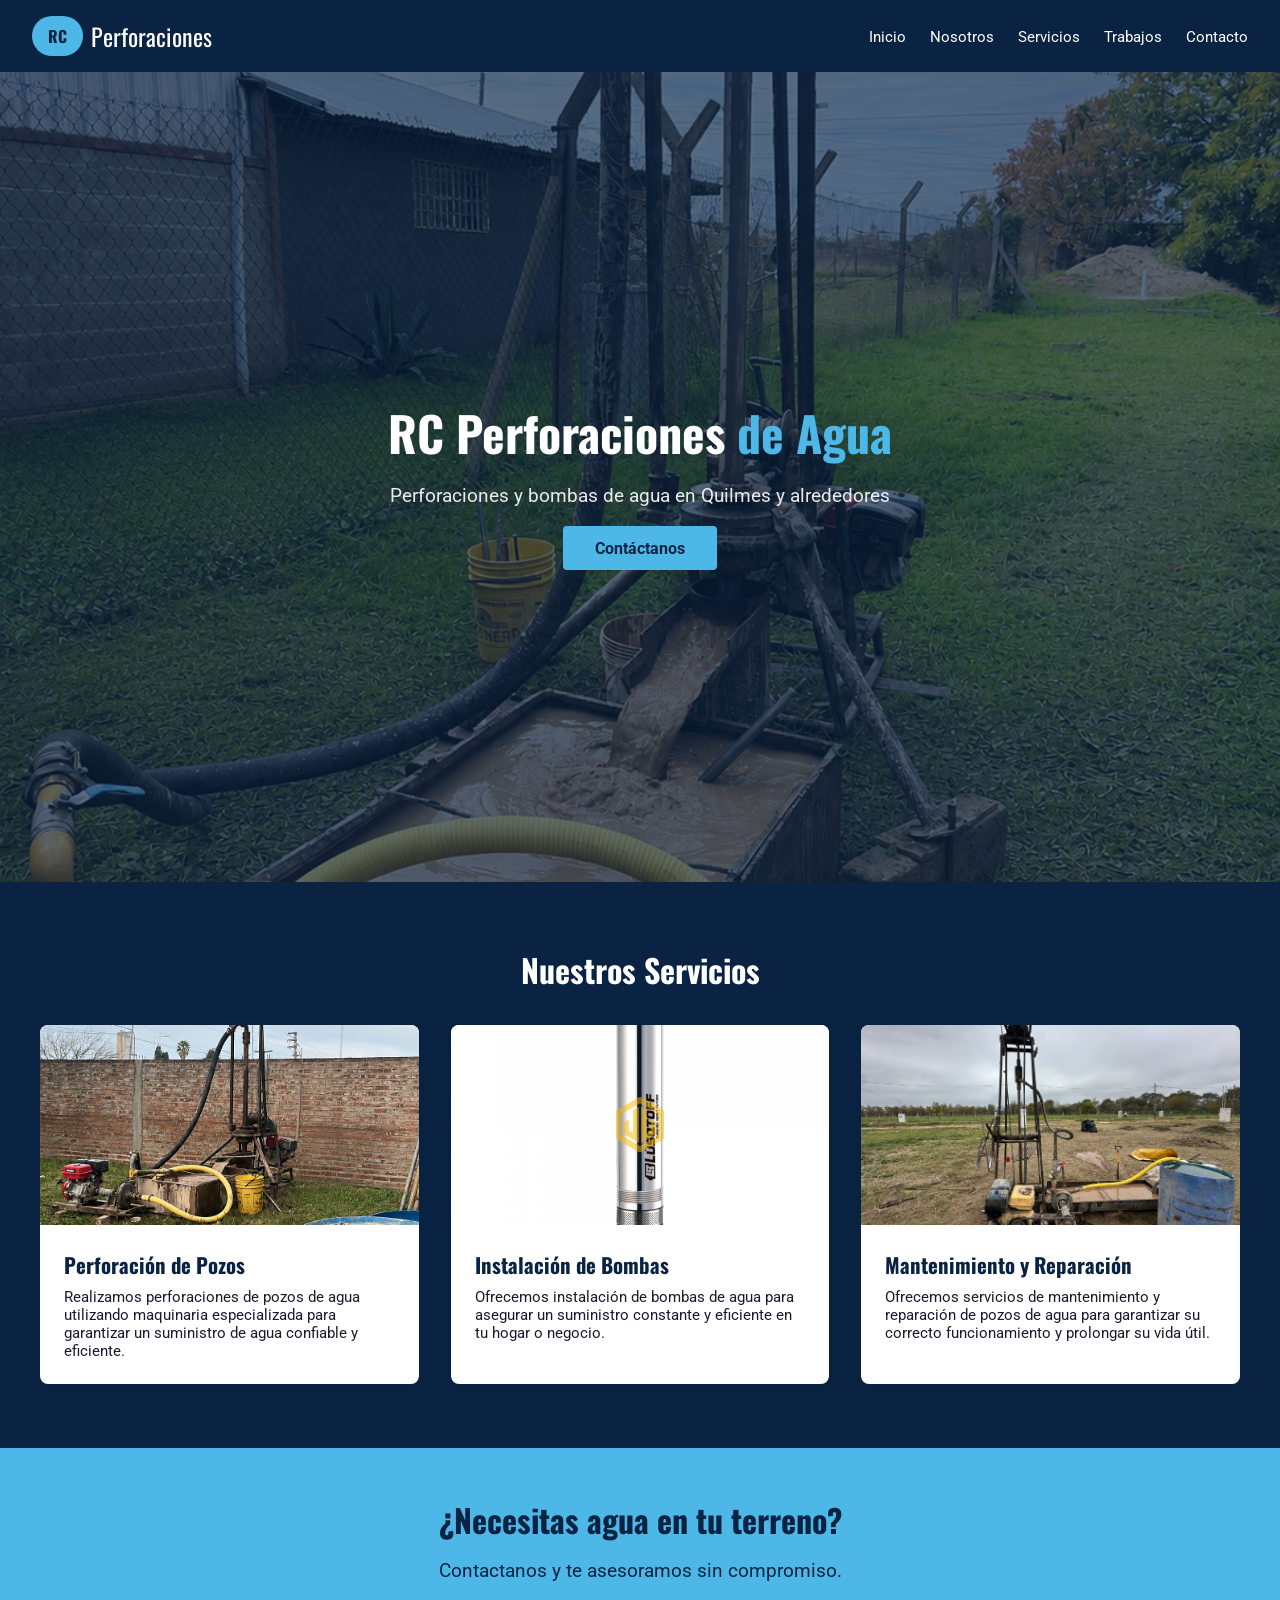
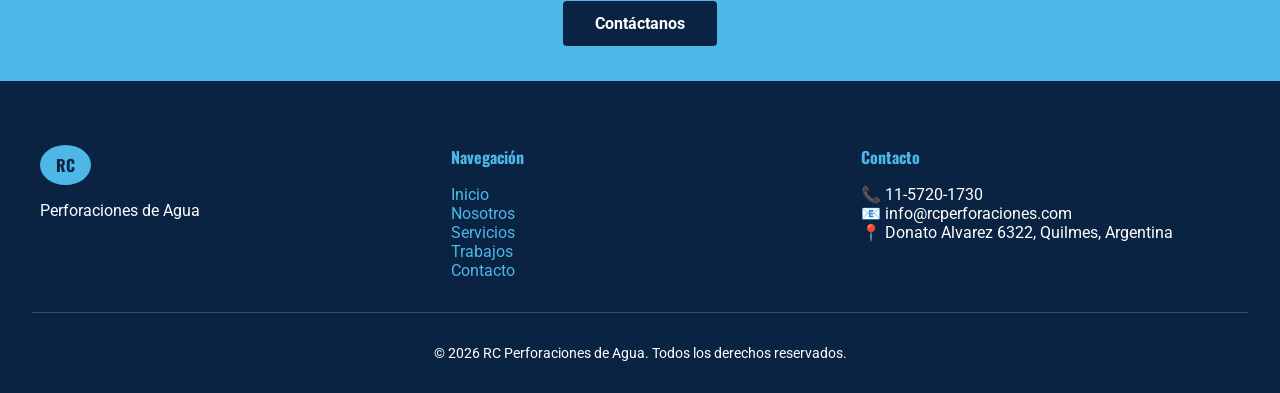
==== index.html @ 6e94b8c8 "Agregar estilos SASS al footer" ====
<!doctype html>
<html lang="es">
  <head>
    <meta charset="UTF-8" />
    <meta name="viewport" content="width=device-width, initial-scale=1.0" />
    <title>RC Perforaciones de Agua | Quilmes, Argentina</title>
    <meta
      name="description"
      content="RC Perforaciones de Agua ofrece servicios de perforación de pozos de agua, instalación de bombas y sistemas de agua, mantenimiento y reparación de pozos en Quilmes, Argentina. Contáctanos para más información."
    />
    <meta
      name="keywords"
      content="perforaciones de agua, pozos de agua, Quilmes, Argentina"
    />
    <meta name="author" content="RC Perforaciones de Agua" />
    <link rel="stylesheet" href="./assets/css/styles.css" />
    <link rel="preconnect" href="https://fonts.googleapis.com" />
    <link rel="preconnect" href="https://fonts.gstatic.com" crossorigin />
    <link
      href="https://fonts.googleapis.com/css2?family=Oswald:wght@400;600;700&family=Roboto:wght@300;400;700&display=swap"
      rel="stylesheet"
    />
  </head>
  <body>
    <header class="header">
      <div class="header__container">
        <a href="index.html" class="header__logo">
          <div class="header__logo-icono">RC</div>
          <span class="header__logo-texto">Perforaciones</span>
        </a>
        <nav class="header__nav">
          <ul class="header__lista">
            <li><a href="index.html">Inicio</a></li>
            <li><a href="./pages/nosotros.html">Nosotros</a></li>
            <li><a href="./pages/servicios.html">Servicios</a></li>
            <li><a href="./pages/trabajos.html">Trabajos</a></li>
            <li><a href="./pages/contacto.html">Contacto</a></li>
          </ul>
        </nav>
      </div>
    </header>

    <main>
      <section class="hero">
        <div class="hero__contenido">
          <h1 class="hero__titulo">RC Perforaciones <span>de Agua</span></h1>
          <p class="hero__subtitulo">
            Perforaciones y bombas de agua en Quilmes y alrededores
          </p>
          <a href="./pages/contacto.html" class="hero__btn">Contáctanos</a>
        </div>
      </section>
      <section class="servicios">
        <div class="servicios__container">
          <h2 class="servicios__titulo">Nuestros Servicios</h2>
          <div class="servicios__grilla">
            <article class="servicio-card">
              <img
                src="./assets/img/maquin_de_perfo.png"
                alt="perforación de pozos de agua"
              />
              <div class="servicio-card__cuerpo">
                <h3 class="servicio-card__titulo">Perforación de Pozos</h3>
                <p class="servicio-card__texto">
                  Realizamos perforaciones de pozos de agua utilizando
                  maquinaria especializada para garantizar un suministro de agua
                  confiable y eficiente.
                </p>
              </div>
            </article>
            <article class="servicio-card">
              <img
                src="./assets/img/Bomba_sumergiblede1hp.png"
                alt="instalación de bombas de agua"
              />
              <div class="servicio-card__cuerpo">
                <h3 class="servicio-card__titulo">Instalación de Bombas</h3>
                <p class="servicio-card__texto">
                  Ofrecemos instalación de bombas de agua para asegurar un
                  suministro constante y eficiente en tu hogar o negocio.
                </p>
              </div>
            </article>
            <article class="servicio-card">
              <img
                src="./assets/img/Maquina_peq_perfo.jpeg"
                alt="mantenimiento y reparación de pozos de agua"
              />
              <div class="servicio-card__cuerpo">
                <h3 class="servicio-card__titulo">
                  Mantenimiento y Reparación
                </h3>
                <p class="servicio-card__texto">
                  Ofrecemos servicios de mantenimiento y reparación de pozos de
                  agua para garantizar su correcto funcionamiento y prolongar su
                  vida útil.
                </p>
              </div>
            </article>
          </div>
        </div>
      </section>

      <section class="cta">
        <h2 class="cta__titulo">¿Necesitas agua en tu terreno?</h2>
        <p class="cta__texto">Contactanos y te asesoramos sin compromiso.</p>
        <a href="./pages/contacto.html" class="cta__btn">Contáctanos</a>
      </section>
    </main>
    <footer class="footer">
      <div class="footer__container">
        <div class="footer__marca">
          <div class="footer__logo-icono">RC</div>
          <p class="footer__descripcion">
            Perforaciones de Agua 
          </p>
        </div>
        <div class="footer__links">
          <h4 class="footer__titulo">Navegación</h4>
          <ul class="footer__lista">
            <li><a href="index.html">Inicio</a></li>
            <li><a href="./pages/nosotros.html">Nosotros</a></li>
            <li><a href="./pages/servicios.html">Servicios</a></li>
            <li><a href="./pages/trabajos.html">Trabajos</a></li>
            <li><a href="./pages/contacto.html">Contacto</a></li>
          </ul>
        </div>
        <div class="footer__contacto">
          <h4 class="footer__titulo">Contacto</h4>
          <p>📞 11-5720-1730</p>
          <p>📧 info@rcperforaciones.com</p>
          <p>📍 Donato Alvarez 6322, Quilmes, Argentina</p>
        </div>
      </div>
      <div class="footer__copy">
        <p>
          &copy; 2026 RC Perforaciones de Agua. Todos los derechos reservados.
        </p>
      </div>
    </footer>
  </body>
</html>
---- assets/css/styles.css ----
* {
  box-sizing: border-box;
  margin: 0;
  padding: 0;
}

body {
  font-family: "roboto", sans-serif;
  background-color: #f4f7fa;
  color: #1a1a2e;
}

img {
  max-width: 100%;
  height: auto;
  display: block;
}

a {
  text-decoration: none;
  color: #4db8e8;
}

ul {
  list-style: none;
}

.header {
  background-color: #0a2342;
  padding: 1rem 2rem;
}

.header__container {
  display: flex;
  justify-content: space-between;
  align-items: center;
}

.header__logo {
  display: flex;
  align-items: center;
  gap: 0.5rem;
  text-decoration: none;
}
.header__logo-icono {
  background-color: #4db8e8;
  color: #0a2342;
  font-family: "oswald", sans-serif;
  font-weight: 700;
  padding: 0.5rem 1rem;
  border-radius: 50px;
}
.header__logo-texto {
  color: #ffffff;
  font-family: "oswald", sans-serif;
  font-size: 1.5rem;
}

.header__nav .header__lista {
  display: flex;
  gap: 1.5rem;
  list-style: none;
}
.header__nav a {
  color: #ffffff;
  font-family: "roboto", sans-serif;
  font-size: 0.95rem;
  transition: color 0.3s;
}
.header__nav a:hover {
  color: #4db8e8;
}

.hero {
  background-image: url("../img/maquina_de_perforar.png");
  background-size: cover;
  background-position: center;
  min-height: 90vh;
  display: flex;
  align-items: center;
  justify-content: center;
  position: relative;
}
.hero::before {
  content: "";
  position: absolute;
  inset: 0;
  background-color: rgba(10, 35, 66, 0.65);
}
.hero__contenido {
  position: relative;
  z-index: 1;
  text-align: center;
  color: #ffffff;
}
.hero__titulo {
  font-family: "oswald", sans-serif;
  font-size: 3rem;
  margin-bottom: 1rem;
}
.hero__titulo span {
  color: #4db8e8;
}
.hero__subtitulo {
  font-size: 1.2rem;
  margin-bottom: 2rem;
  color: rgba(255, 255, 255, 0.9);
}
.hero__btn {
  background-color: #4db8e8;
  color: #0a2342;
  padding: 0.8rem 2rem;
  border-radius: 4px;
  font-weight: 700;
  transition: background-color 0.3s ease;
}
.hero__btn:hover {
  background-color: #ffffff;
}

.servicios {
  padding: 4rem 2rem;
  background-color: #0a2342;
}
.servicios__container {
  max-width: 1200px;
  margin: 0 auto;
}
.servicios__titulo {
  font-family: "oswald", sans-serif;
  font-size: 2rem;
  text-align: center;
  margin-bottom: 2rem;
  color: #ffffff;
}
.servicios__grilla {
  display: grid;
  gap: 2rem;
  grid-template-columns: repeat(3, 1fr);
}

.servicio-card {
  background-color: #ffffff;
  border-radius: 8px;
  overflow: hidden;
  box-shadow: 0 2px 8px rgba(0, 0, 0, 0.1);
  transition: transform 0.3s ease, box-shadow 0.3s ease;
}
.servicio-card img {
  width: 100%;
  height: 200px;
  object-fit: cover;
}
.servicio-card__cuerpo {
  padding: 1.5rem;
}
.servicio-card__titulo {
  font-family: "oswald", sans-serif;
  font-size: 1.3rem;
  margin-bottom: 0.5rem;
  color: #0a2342;
}
.servicio-card__texto {
  font-size: 0.95rem;
  color: #1a1a2e;
}
.servicio-card:hover {
  transform: translateY(-5px);
  box-shadow: 0 4px 12px rgba(0, 0, 0, 0.15);
}

.cta {
  background-color: #4db8e8;
  color: #0a2342;
  padding: 3rem 2rem;
  text-align: center;
}
.cta__titulo {
  font-family: "oswald", sans-serif;
  font-size: 2rem;
  margin-bottom: 1rem;
}
.cta__texto {
  font-size: 1.2rem;
  margin-bottom: 2rem;
}
.cta__btn {
  background-color: #0a2342;
  color: #ffffff;
  padding: 0.8rem 2rem;
  border-radius: 4px;
  font-weight: 700;
  transition: background-color 0.3s ease;
}
.cta__btn:hover {
  background-color: #ffffff;
  color: #0a2342;
}

.footer {
  background-color: #0a2342;
  color: #ffffff;
  padding: 4rem 2rem 2rem;
}
.footer__logo-icono {
  background-color: #4db8e8;
  color: #0a2342;
  font-family: "oswald", sans-serif;
  font-weight: 700;
  padding: 0.5rem 1rem;
  border-radius: 50%;
  display: inline-block;
  margin-bottom: 1rem;
}
.footer__container {
  max-width: 1200px;
  margin: 0 auto;
  display: grid;
  gap: 2rem;
  grid-template-columns: repeat(3, 1fr);
}
.footer__titulo {
  font-family: "oswald", sans-serif;
  color: #4db8e8;
  margin-bottom: 1rem;
}
.footer__copy {
  text-align: center;
  padding-top: 2rem;
  margin-top: 2rem;
  border-top: 1px solid rgba(255, 255, 255, 0.2);
  font-size: 0.85rem;
}

/*# sourceMappingURL=styles.css.map */
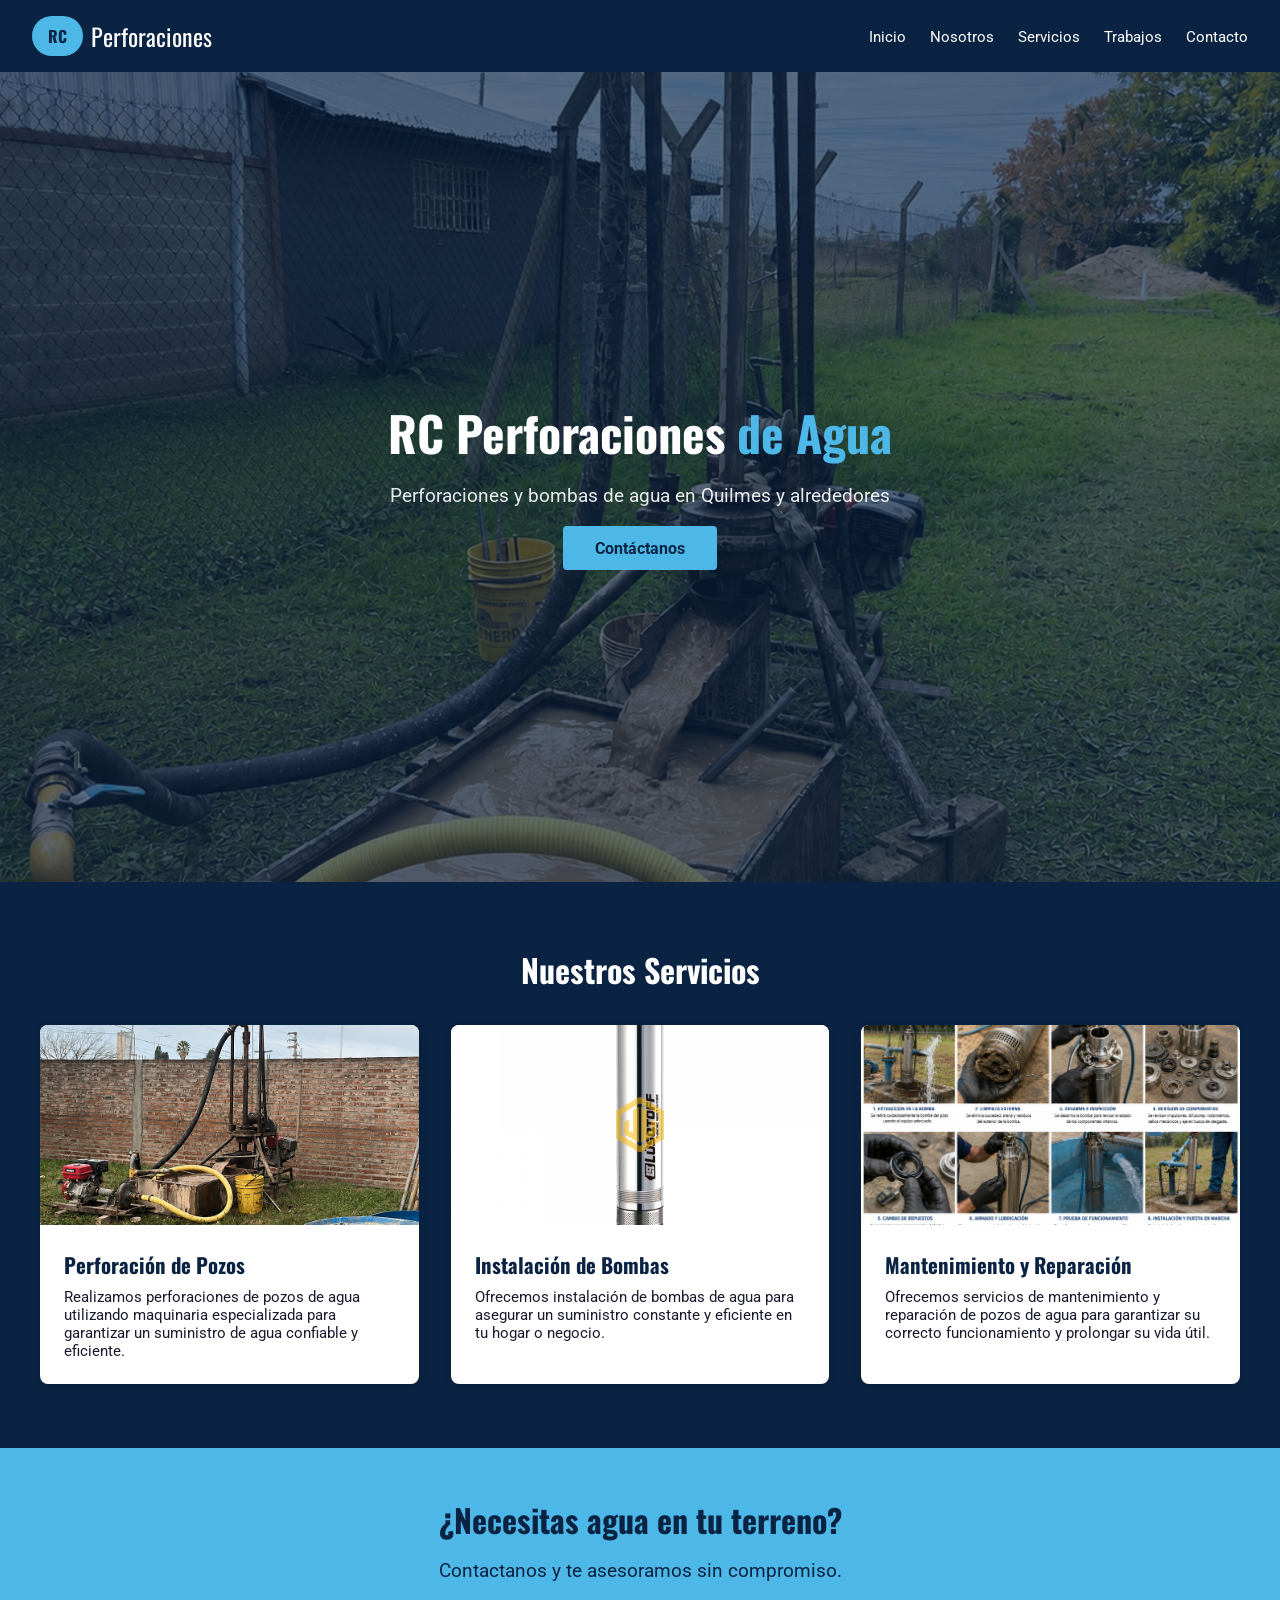
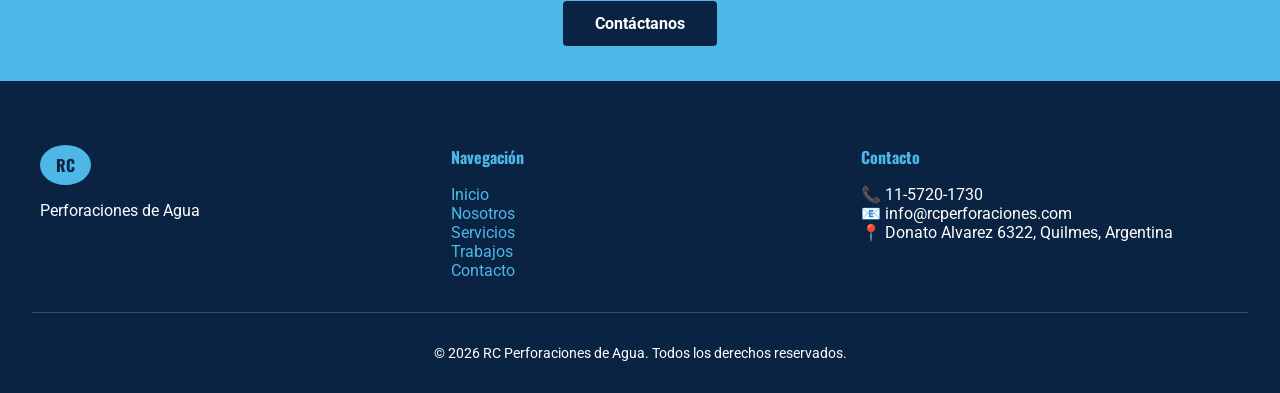
==== commit f9a6212a: "Agregar estilos SASS a Trabajos" ====
--- a/index.html
+++ b/index.html
@@ -83,7 +83,7 @@
             </article>
             <article class="servicio-card">
               <img
-                src="./assets/img/Maquina_peq_perfo.jpeg"
+                src="./assets/img/Mantenemiento_De_Pozos.png"
                 alt="mantenimiento y reparación de pozos de agua"
               />
               <div class="servicio-card__cuerpo">
@@ -112,7 +112,7 @@
         <div class="footer__marca">
           <div class="footer__logo-icono">RC</div>
           <p class="footer__descripcion">
-            Perforaciones de Agua 
+            Perforaciones de Agua
           </p>
         </div>
         <div class="footer__links">
--- a/assets/css/styles.css
+++ b/assets/css/styles.css
@@ -197,6 +197,41 @@
   color: #0a2342;
 }
 
+.nosotros {
+  padding: 4rem 2rem;
+  background-color: #f4f7fa;
+}
+.nosotros__container {
+  max-width: 1200px;
+  margin: 0 auto;
+  display: grid;
+  gap: 3rem;
+  grid-template-columns: 1fr 1fr;
+  align-items: center;
+}
+.nosotros__titulo {
+  font-family: "oswald", sans-serif;
+  font-size: 2rem;
+  color: #0a2342;
+  margin-bottom: 1rem;
+}
+.nosotros__texto {
+  padding: 1rem 0;
+  font-family: "roboto", sans-serif;
+  color: #1a1a2e;
+  line-height: 1.6;
+}
+.nosotros__imagen {
+  height: 100%;
+}
+.nosotros__imagen img {
+  width: 100%;
+  height: 100%;
+  min-height: 400px;
+  border-radius: 8px;
+  object-fit: cover;
+}
+
 .footer {
   background-color: #0a2342;
   color: #ffffff;
@@ -232,4 +267,54 @@
   font-size: 0.85rem;
 }
 
+.trabajos {
+  padding: 4rem 2rem;
+  background-color: #f4f7fa;
+}
+.trabajos__container {
+  max-width: 1200px;
+  margin: 0 auto;
+}
+.trabajos__titulo {
+  font-family: "oswald", sans-serif;
+  font-size: 2.5rem;
+  color: #0a2342;
+  text-align: center;
+  margin-bottom: 0.5rem;
+}
+.trabajos__titulo::after {
+  content: "";
+  display: block;
+  width: 60px;
+  height: 4px;
+  background-color: #4db8e8;
+  margin: 0.5rem auto 0;
+}
+.trabajos__subtitulo {
+  font-family: "roboto", sans-serif;
+  font-size: 1rem;
+  color: #1a1a2e;
+  text-align: center;
+  margin-bottom: 2rem;
+}
+.trabajos__galeria {
+  display: grid;
+  grid-template-columns: repeat(3, 1fr);
+  gap: 1.5rem;
+}
+
+.galeria__item {
+  overflow: hidden;
+  border-radius: 8px;
+}
+.galeria__item img {
+  width: 100%;
+  height: 100%;
+  object-fit: cover;
+  transition: transform 0.3s ease;
+}
+.galeria__item:hover img {
+  transform: scale(1.05);
+}
+
 /*# sourceMappingURL=styles.css.map */
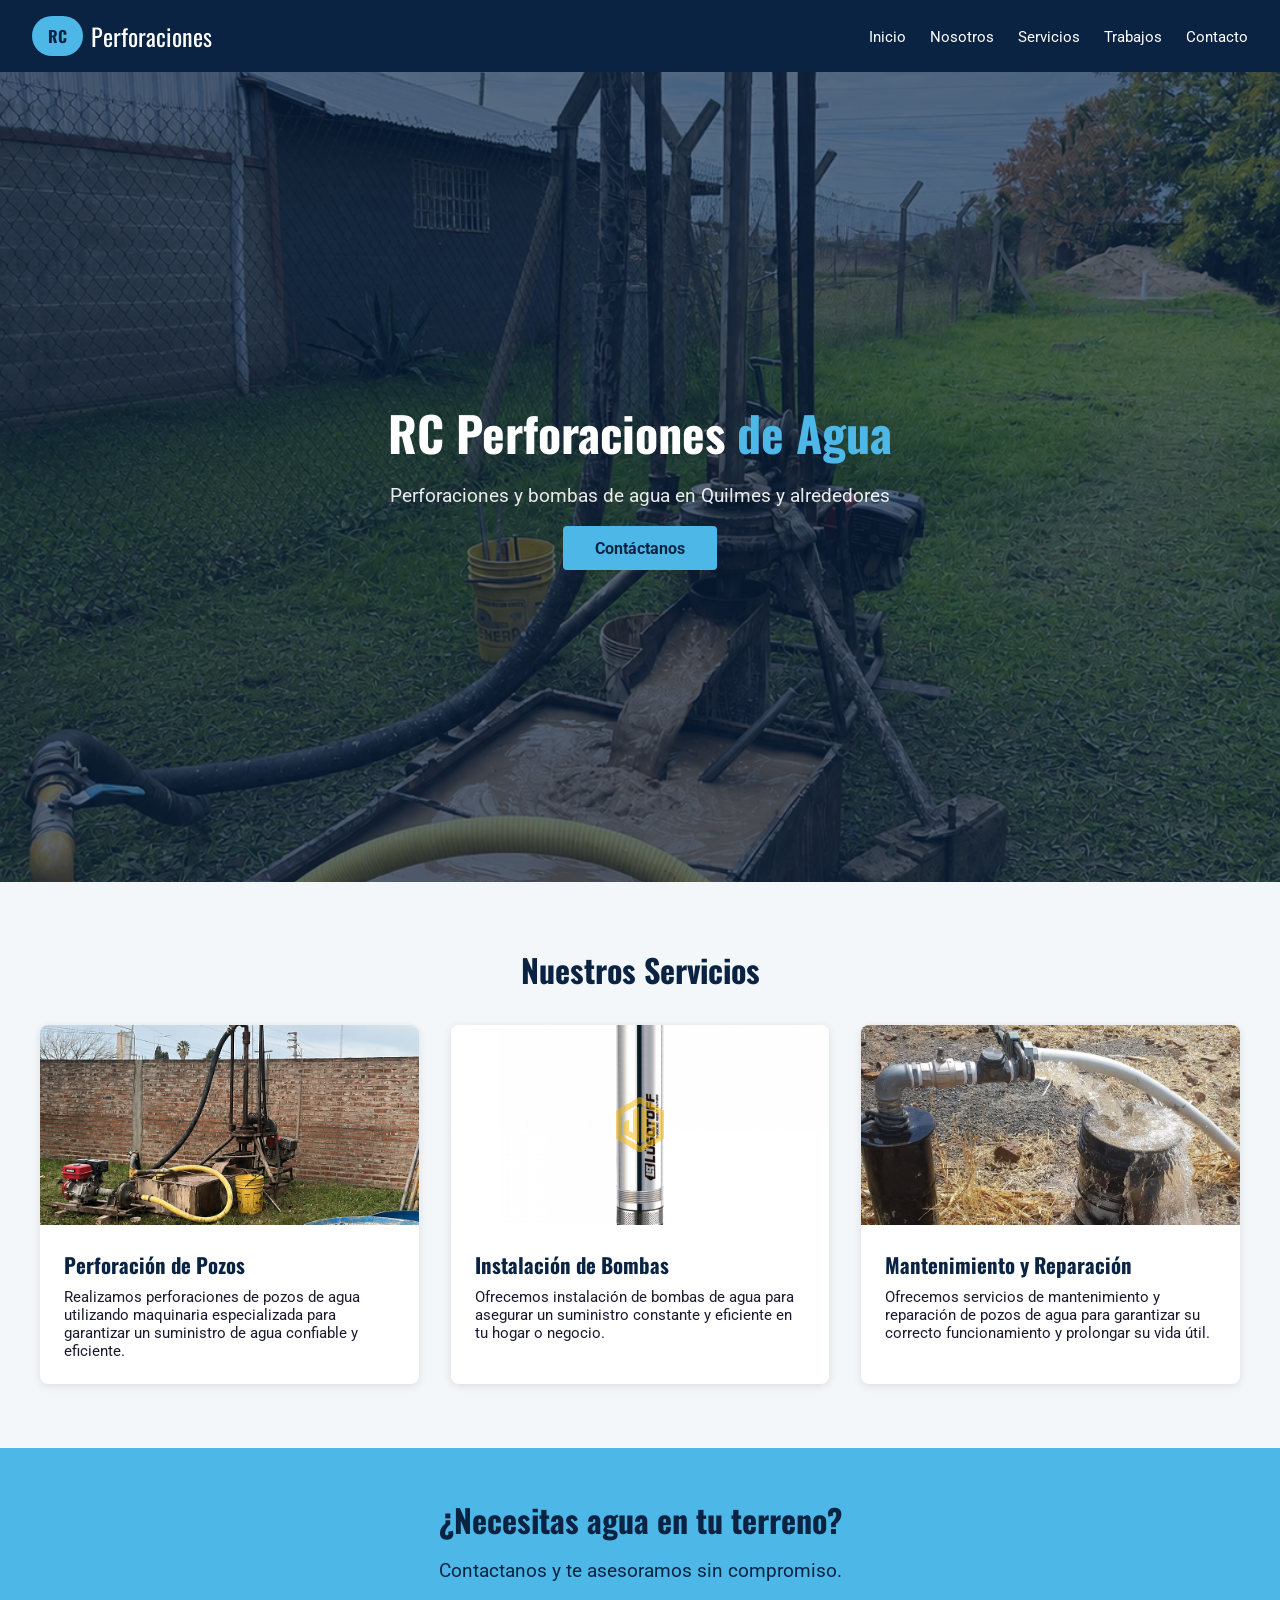
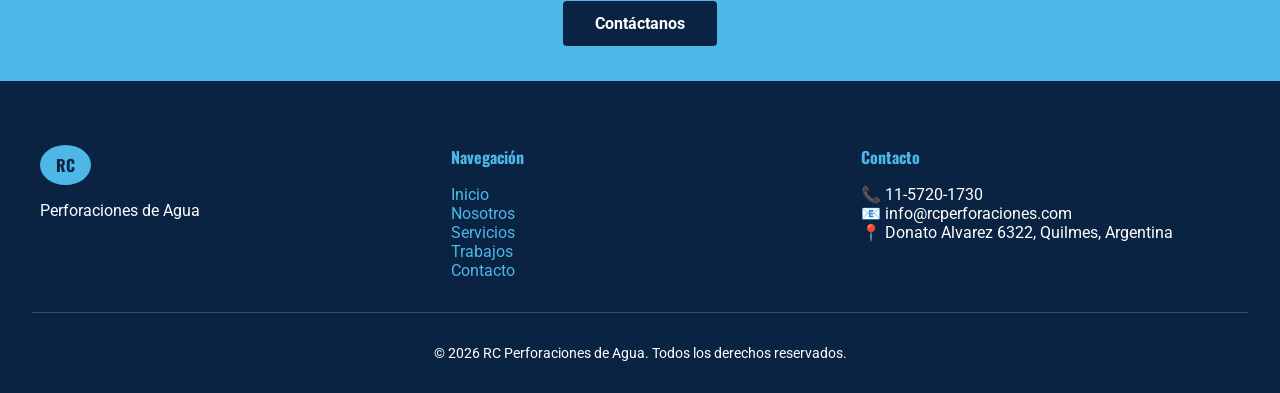
==== commit 73dfff69: "Cambios realizados en HTML Nosotros" ====
--- a/index.html
+++ b/index.html
@@ -83,7 +83,7 @@
             </article>
             <article class="servicio-card">
               <img
-                src="./assets/img/Mantenemiento_De_Pozos.png"
+                src="./assets/img/pozo_terminado.jpg"
                 alt="mantenimiento y reparación de pozos de agua"
               />
               <div class="servicio-card__cuerpo">
--- a/assets/css/styles.css
+++ b/assets/css/styles.css
@@ -1,3 +1,4 @@
+@charset "UTF-8";
 * {
   box-sizing: border-box;
   margin: 0;
@@ -120,7 +121,7 @@
 
 .servicios {
   padding: 4rem 2rem;
-  background-color: #0a2342;
+  background-color: #f4f7fa;
 }
 .servicios__container {
   max-width: 1200px;
@@ -131,7 +132,7 @@
   font-size: 2rem;
   text-align: center;
   margin-bottom: 2rem;
-  color: #ffffff;
+  color: #0a2342;
 }
 .servicios__grilla {
   display: grid;
@@ -221,6 +222,25 @@
   color: #1a1a2e;
   line-height: 1.6;
 }
+.nosotros__servicios {
+  margin-top: 1.5rem;
+  display: flex;
+  flex-direction: column;
+  gap: 0.5rem;
+}
+.nosotros__servicios li {
+  color: #1a1a2e;
+  font-size: 0.95rem;
+  padding-left: 1rem;
+  position: relative;
+}
+.nosotros__servicios li::before {
+  content: "✓";
+  color: #4db8e8;
+  position: absolute;
+  left: 0;
+  font-weight: 700;
+}
 .nosotros__imagen {
   height: 100%;
 }
@@ -317,4 +337,78 @@
   transform: scale(1.05);
 }
 
+.contacto {
+  padding: 4rem 2rem;
+  background-color: #f4f7fa;
+}
+.contacto__container {
+  max-width: 1200px;
+  margin: 0 auto;
+  display: grid;
+  grid-template-columns: 1fr 1fr;
+  gap: 3rem;
+  align-items: start;
+}
+.contacto__titulo {
+  font-family: "oswald", sans-serif;
+  font-size: 2rem;
+  color: #0a2342;
+  margin-bottom: 1rem;
+}
+.contacto__texto {
+  font-size: 1rem;
+  color: #1a1a2e;
+  margin-bottom: 1.5rem;
+}
+.contacto__lista {
+  list-style: none;
+  display: flex;
+  flex-direction: column;
+  gap: 0.75rem;
+}
+.contacto__lista li {
+  font-size: 0.95rem;
+  color: #1a1a2e;
+  margin-bottom: 0.5rem;
+}
+.contacto__form {
+  display: flex;
+  flex-direction: column;
+  gap: 1rem;
+}
+
+.form__grupo {
+  display: flex;
+  flex-direction: column;
+  gap: 0.4rem;
+}
+.form__grupo label {
+  font-size: 0.9rem;
+  font-weight: 600;
+  color: #0a2342;
+}
+.form__grupo input, .form__grupo textarea {
+  border: 1.5px solid #ccc;
+  border-radius: 6px;
+  padding: 0.6rem 1rem;
+  font-size: 1rem;
+  font-family: "roboto", sans-serif;
+  transition: border-color 0.3s ease;
+}
+
+.form__btn {
+  background-color: #4285c0;
+  color: #ffffff;
+  padding: 0.8rem 2rem;
+  border-radius: 4px;
+  font-weight: 700;
+  font-family: "roboto", sans-serif;
+  border: none;
+  cursor: pointer;
+  transition: background-color 0.3s ease;
+}
+.form__btn:hover {
+  background-color: #0a2342;
+}
+
 /*# sourceMappingURL=styles.css.map */
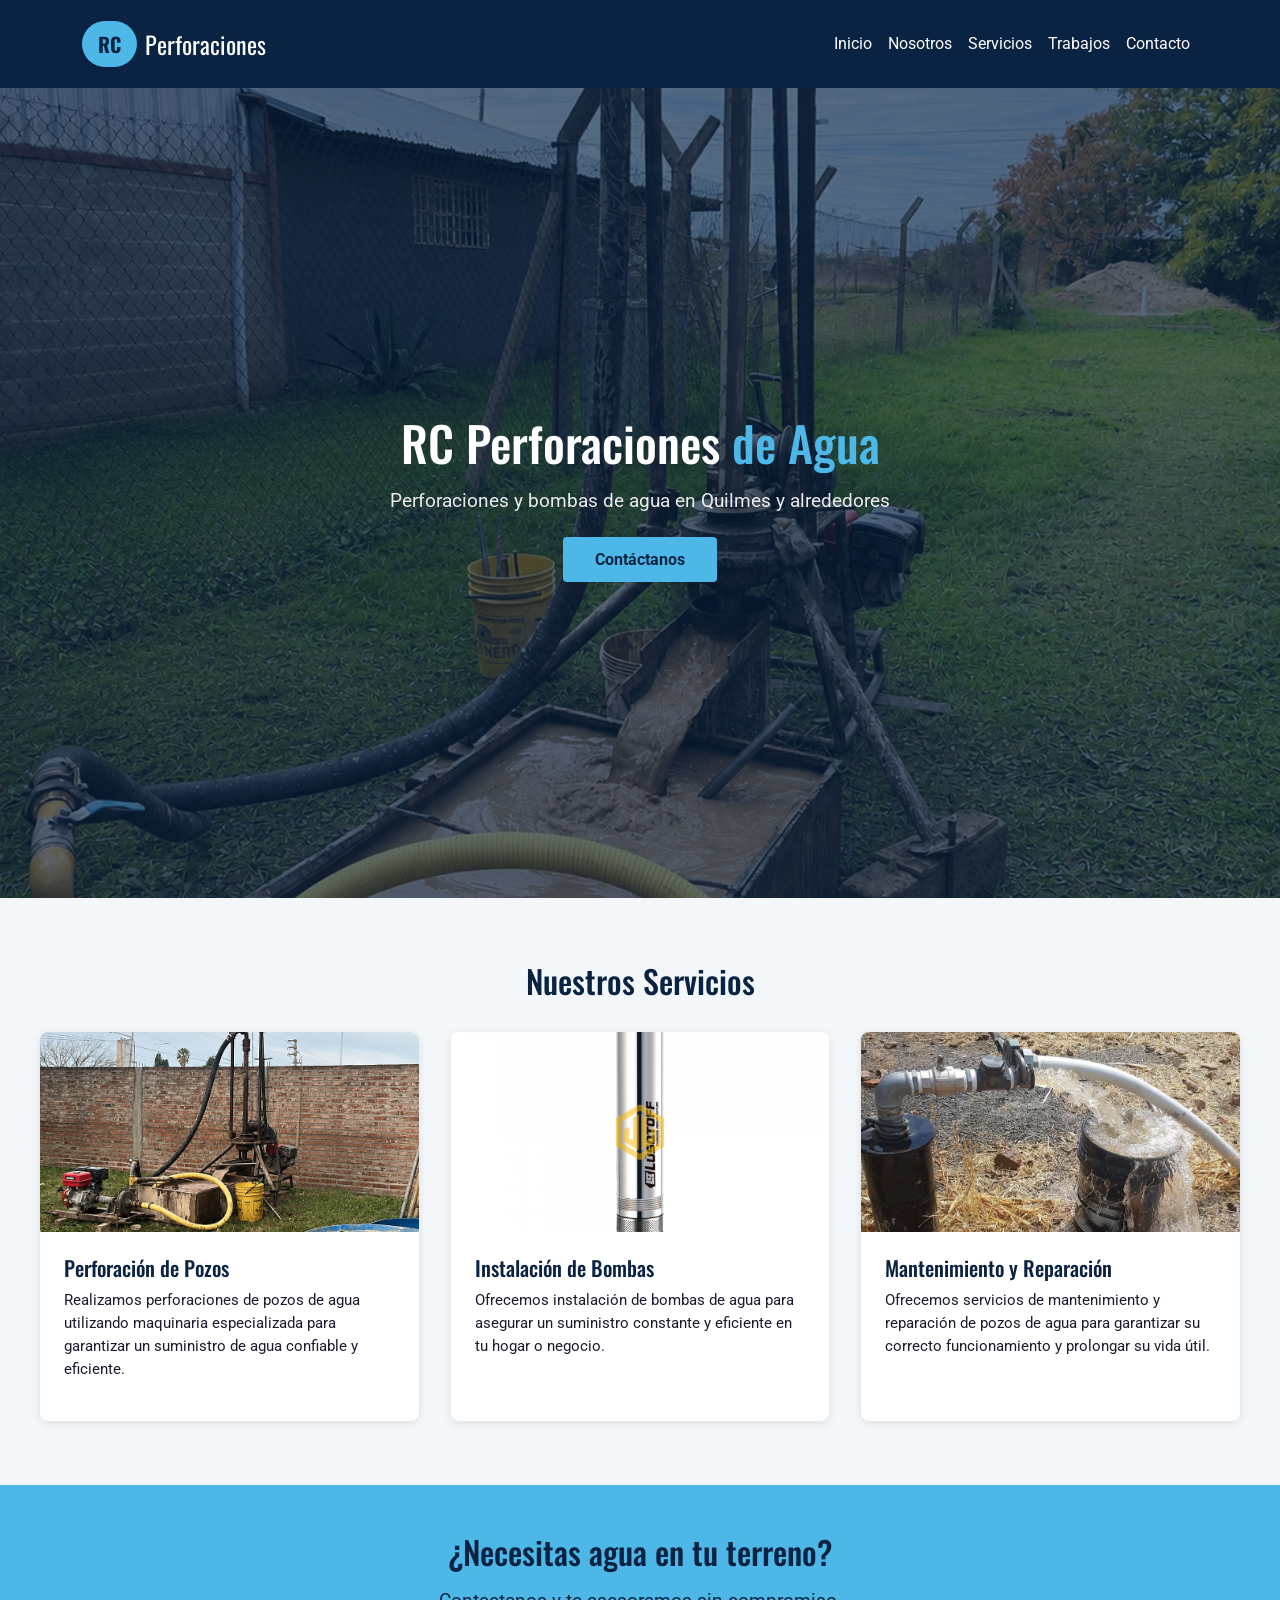
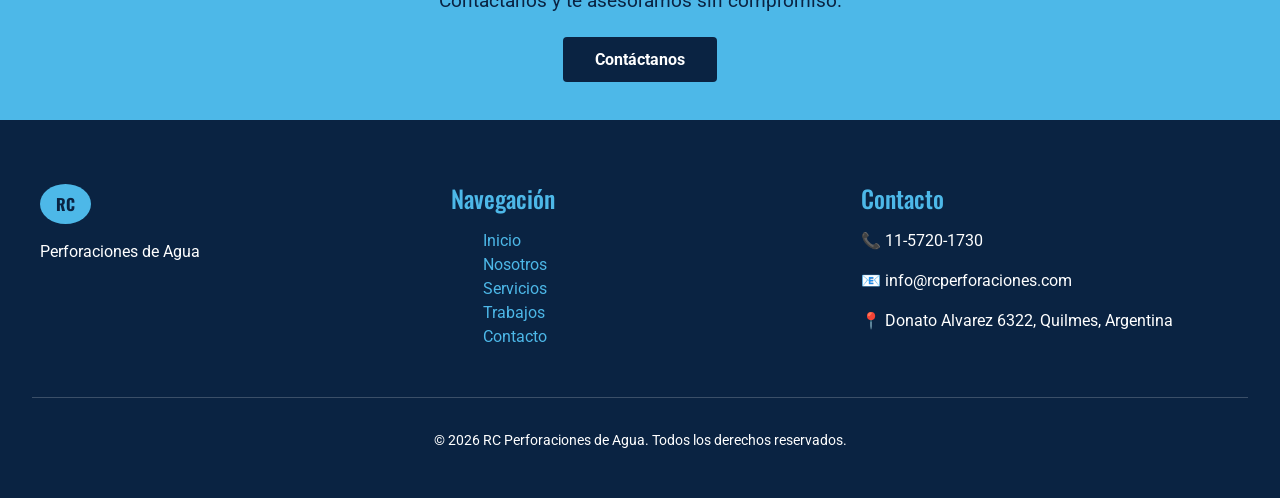
==== commit dd95ec54: "Agregar Bootstrap 5 a todas las páginas" ====
--- a/index.html
+++ b/index.html
@@ -13,6 +13,7 @@
       content="perforaciones de agua, pozos de agua, Quilmes, Argentina"
     />
     <meta name="author" content="RC Perforaciones de Agua" />
+    <link href="https://cdn.jsdelivr.net/npm/bootstrap@5.3.8/dist/css/bootstrap.min.css" rel="stylesheet" integrity="sha384-sRIl4kxILFvY47J16cr9ZwB07vP4J8+LH7qKQnuqkuIAvNWLzeN8tE5YBujZqJLB" crossorigin="anonymous">
     <link rel="stylesheet" href="./assets/css/styles.css" />
     <link rel="preconnect" href="https://fonts.googleapis.com" />
     <link rel="preconnect" href="https://fonts.gstatic.com" crossorigin />
@@ -22,23 +23,26 @@
     />
   </head>
   <body>
-    <header class="header">
-      <div class="header__container">
-        <a href="index.html" class="header__logo">
+    <nav class="navbar navbar-expand-lg header">
+      <div class="container header__container">
+        <a class="navbar-brand header__logo" href="index.html">
           <div class="header__logo-icono">RC</div>
           <span class="header__logo-texto">Perforaciones</span>
         </a>
-        <nav class="header__nav">
-          <ul class="header__lista">
-            <li><a href="index.html">Inicio</a></li>
-            <li><a href="./pages/nosotros.html">Nosotros</a></li>
-            <li><a href="./pages/servicios.html">Servicios</a></li>
-            <li><a href="./pages/trabajos.html">Trabajos</a></li>
-            <li><a href="./pages/contacto.html">Contacto</a></li>
+        <button class="navbar-toggler" type="button" data-bs-toggle="collapse" data-bs-target="#navbarMenu">
+          <span class="navbar-toggler-icon"></span>
+        </button>
+          <div class="collapse navbar-collapse" id="navbarMenu">
+          <ul class="navbar-nav ms-auto header__lista">
+            <li class="nav-item"><a class="nav-link" href="index.html">Inicio</a></li>
+            <li class="nav-item"><a class="nav-link" href="./pages/nosotros.html">Nosotros</a></li>
+            <li class="nav-item"><a class="nav-link" href="./pages/servicios.html">Servicios</a></li>
+            <li class="nav-item"><a class="nav-link" href="./pages/trabajos.html">Trabajos</a></li>
+            <li class="nav-item"><a class="nav-link" href="./pages/contacto.html">Contacto</a></li>
           </ul>
-        </nav>
+       </div>
       </div>
-    </header>
+    </nav>
 
     <main>
       <section class="hero">
@@ -138,5 +142,6 @@
         </p>
       </div>
     </footer>
+    <script src="https://cdn.jsdelivr.net/npm/bootstrap@5.3.8/dist/js/bootstrap.bundle.min.js" integrity="sha384-FKyoEForCGlyvwx9Hj09JcYn3nv7wiPVlz7YYwJrWVcXK/BmnVDxM+D2scQbITxI" crossorigin="anonymous"></script>
   </body>
 </html>
--- a/assets/css/styles.css
+++ b/assets/css/styles.css
@@ -27,7 +27,7 @@
 }
 
 .header {
-  background-color: #0a2342;
+  background-color: #0a2342 !important;
   padding: 1rem 2rem;
 }
 
@@ -35,6 +35,11 @@
   display: flex;
   justify-content: space-between;
   align-items: center;
+}
+@media (max-width: 768px) {
+  .header__container {
+    flex-wrap: wrap;
+  }
 }
 
 .header__logo {
@@ -62,6 +67,11 @@
   gap: 1.5rem;
   list-style: none;
 }
+@media (max-width: 768px) {
+  .header__nav {
+    display: none;
+  }
+}
 .header__nav a {
   color: #ffffff;
   font-family: "roboto", sans-serif;
@@ -70,6 +80,20 @@
 }
 .header__nav a:hover {
   color: #4db8e8;
+}
+
+.header__lista .nav-link {
+  color: #ffffff !important;
+}
+.header__lista .nav-link:hover {
+  color: #4db8e8 !important;
+}
+
+.navbar-toggler {
+  border-color: #4db8e8 !important;
+}
+.navbar-toggler .navbar-toggler-icon {
+  filter: invert(1);
 }
 
 .hero {
@@ -138,6 +162,11 @@
   display: grid;
   gap: 2rem;
   grid-template-columns: repeat(3, 1fr);
+}
+@media (max-width: 768px) {
+  .servicios__grilla {
+    grid-template-columns: 1fr;
+  }
 }
 
 .servicio-card {
@@ -210,6 +239,11 @@
   grid-template-columns: 1fr 1fr;
   align-items: center;
 }
+@media (max-width: 768px) {
+  .nosotros__container {
+    grid-template-columns: 1fr;
+  }
+}
 .nosotros__titulo {
   font-family: "oswald", sans-serif;
   font-size: 2rem;
@@ -273,6 +307,11 @@
   display: grid;
   gap: 2rem;
   grid-template-columns: repeat(3, 1fr);
+}
+@media (max-width: 768px) {
+  .footer__container {
+    grid-template-columns: 1fr;
+  }
 }
 .footer__titulo {
   font-family: "oswald", sans-serif;
@@ -322,6 +361,11 @@
   grid-template-columns: repeat(3, 1fr);
   gap: 1.5rem;
 }
+@media (max-width: 768px) {
+  .trabajos__galeria {
+    grid-template-columns: 1fr;
+  }
+}
 
 .galeria__item {
   overflow: hidden;
@@ -349,6 +393,11 @@
   gap: 3rem;
   align-items: start;
 }
+@media (max-width: 768px) {
+  .contacto__container {
+    grid-template-columns: 1fr;
+  }
+}
 .contacto__titulo {
   font-family: "oswald", sans-serif;
   font-size: 2rem;
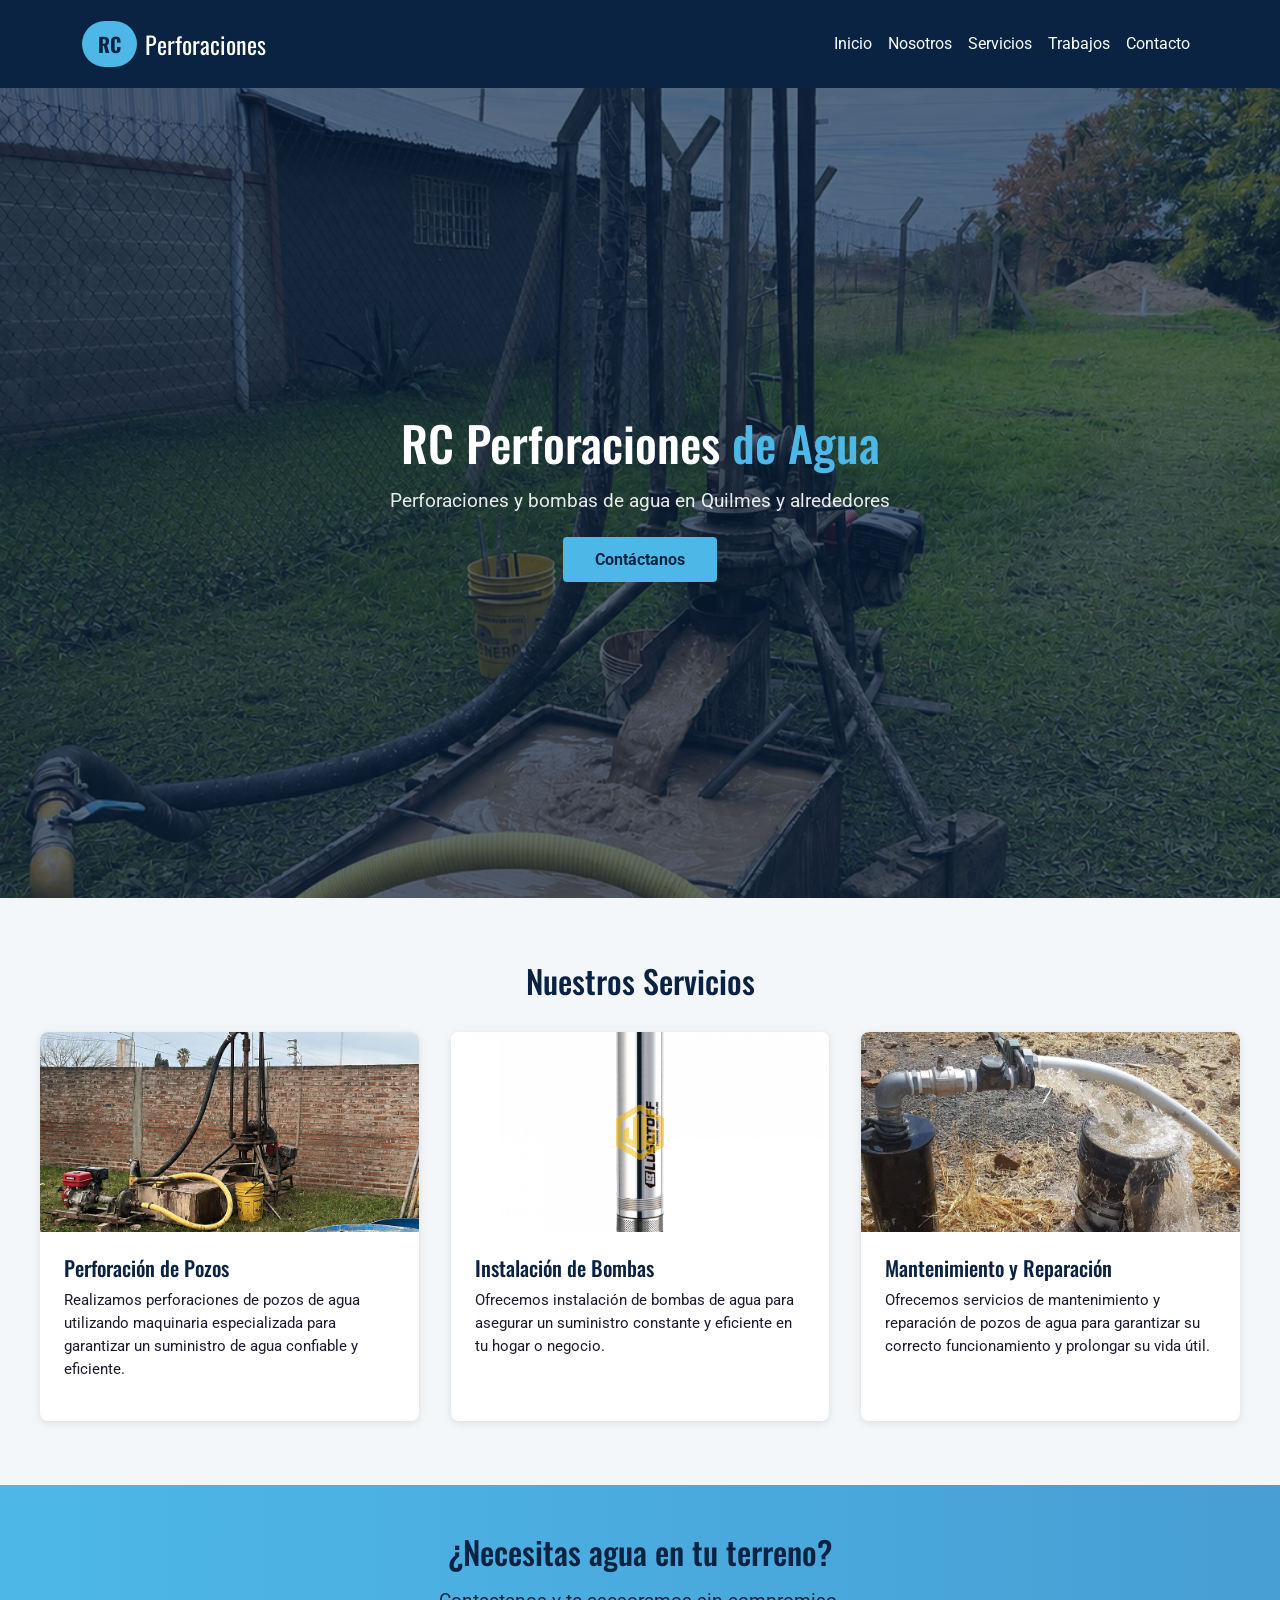
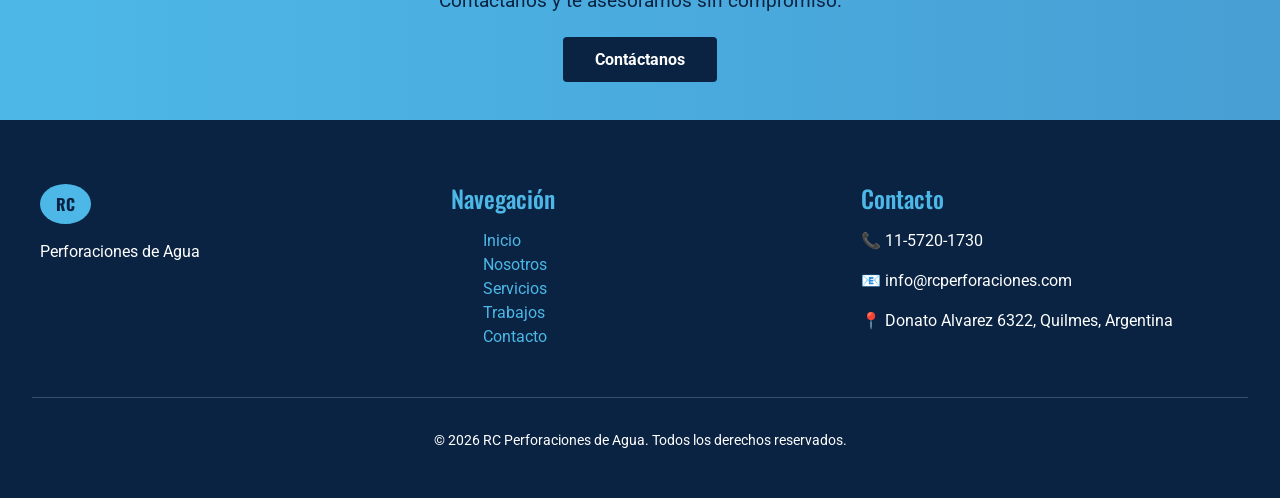
==== commit 72400505: "Agregar animaciones fadeInUp y gradiente en Index" ====
--- a/index.html
+++ b/index.html
@@ -13,7 +13,17 @@
       content="perforaciones de agua, pozos de agua, Quilmes, Argentina"
     />
     <meta name="author" content="RC Perforaciones de Agua" />
-    <link href="https://cdn.jsdelivr.net/npm/bootstrap@5.3.8/dist/css/bootstrap.min.css" rel="stylesheet" integrity="sha384-sRIl4kxILFvY47J16cr9ZwB07vP4J8+LH7qKQnuqkuIAvNWLzeN8tE5YBujZqJLB" crossorigin="anonymous">
+    <meta property="og:title" content="RC Perforaciones de Agua | Quilmes">
+    <meta property="og:description" content="Servicios de perforación de pozos de agua en Quilmes y alrededores">
+    <meta property="og:type" content="website">
+    <meta property="og:url" content="https://tourmaline-starburst-50b6f0.netlify.app/">
+    <link rel="canonical" href="https://tourmaline-starburst-50b6f0.netlify.app/">
+    <link
+      href="https://cdn.jsdelivr.net/npm/bootstrap@5.3.8/dist/css/bootstrap.min.css"
+      rel="stylesheet"
+      integrity="sha384-sRIl4kxILFvY47J16cr9ZwB07vP4J8+LH7qKQnuqkuIAvNWLzeN8tE5YBujZqJLB"
+      crossorigin="anonymous"
+    />
     <link rel="stylesheet" href="./assets/css/styles.css" />
     <link rel="preconnect" href="https://fonts.googleapis.com" />
     <link rel="preconnect" href="https://fonts.gstatic.com" crossorigin />
@@ -21,7 +31,7 @@
       href="https://fonts.googleapis.com/css2?family=Oswald:wght@400;600;700&family=Roboto:wght@300;400;700&display=swap"
       rel="stylesheet"
     />
-  </head>
+       
   <body>
     <nav class="navbar navbar-expand-lg header">
       <div class="container header__container">
@@ -29,18 +39,33 @@
           <div class="header__logo-icono">RC</div>
           <span class="header__logo-texto">Perforaciones</span>
         </a>
-        <button class="navbar-toggler" type="button" data-bs-toggle="collapse" data-bs-target="#navbarMenu">
+        <button
+          class="navbar-toggler"
+          type="button"
+          data-bs-toggle="collapse"
+          data-bs-target="#navbarMenu"
+        >
           <span class="navbar-toggler-icon"></span>
         </button>
-          <div class="collapse navbar-collapse" id="navbarMenu">
+        <div class="collapse navbar-collapse" id="navbarMenu">
           <ul class="navbar-nav ms-auto header__lista">
-            <li class="nav-item"><a class="nav-link" href="index.html">Inicio</a></li>
-            <li class="nav-item"><a class="nav-link" href="./pages/nosotros.html">Nosotros</a></li>
-            <li class="nav-item"><a class="nav-link" href="./pages/servicios.html">Servicios</a></li>
-            <li class="nav-item"><a class="nav-link" href="./pages/trabajos.html">Trabajos</a></li>
-            <li class="nav-item"><a class="nav-link" href="./pages/contacto.html">Contacto</a></li>
+            <li class="nav-item">
+              <a class="nav-link" href="index.html">Inicio</a>
+            </li>
+            <li class="nav-item">
+              <a class="nav-link" href="./pages/nosotros.html">Nosotros</a>
+            </li>
+            <li class="nav-item">
+              <a class="nav-link" href="./pages/servicios.html">Servicios</a>
+            </li>
+            <li class="nav-item">
+              <a class="nav-link" href="./pages/trabajos.html">Trabajos</a>
+            </li>
+            <li class="nav-item">
+              <a class="nav-link" href="./pages/contacto.html">Contacto</a>
+            </li>
           </ul>
-       </div>
+        </div>
       </div>
     </nav>
 
@@ -115,9 +140,7 @@
       <div class="footer__container">
         <div class="footer__marca">
           <div class="footer__logo-icono">RC</div>
-          <p class="footer__descripcion">
-            Perforaciones de Agua
-          </p>
+          <p class="footer__descripcion">Perforaciones de Agua</p>
         </div>
         <div class="footer__links">
           <h4 class="footer__titulo">Navegación</h4>
@@ -142,6 +165,10 @@
         </p>
       </div>
     </footer>
-    <script src="https://cdn.jsdelivr.net/npm/bootstrap@5.3.8/dist/js/bootstrap.bundle.min.js" integrity="sha384-FKyoEForCGlyvwx9Hj09JcYn3nv7wiPVlz7YYwJrWVcXK/BmnVDxM+D2scQbITxI" crossorigin="anonymous"></script>
+    <script
+      src="https://cdn.jsdelivr.net/npm/bootstrap@5.3.8/dist/js/bootstrap.bundle.min.js"
+      integrity="sha384-FKyoEForCGlyvwx9Hj09JcYn3nv7wiPVlz7YYwJrWVcXK/BmnVDxM+D2scQbITxI"
+      crossorigin="anonymous"
+    ></script>
   </body>
 </html>
--- a/assets/css/styles.css
+++ b/assets/css/styles.css
@@ -26,6 +26,14 @@
   list-style: none;
 }
 
+.trabajos__titulo, .servicios__titulo {
+  text-align: center;
+}
+
+.trabajos, .servicios {
+  padding: 4rem 2rem;
+}
+
 .header {
   background-color: #0a2342 !important;
   padding: 1rem 2rem;
@@ -96,6 +104,27 @@
   filter: invert(1);
 }
 
+@keyframes fadeInUp {
+  from {
+    opacity: 0;
+    transform: translateY(30px);
+  }
+  to {
+    opacity: 1;
+    transform: translateY(0);
+  }
+}
+@keyframes gradienteMovil {
+  0% {
+    background-position: 0% 50%;
+  }
+  50% {
+    background-position: 100% 50%;
+  }
+  100% {
+    background-position: 0% 50%;
+  }
+}
 .hero {
   background-image: url("../img/maquina_de_perforar.png");
   background-size: cover;
@@ -122,6 +151,7 @@
   font-family: "oswald", sans-serif;
   font-size: 3rem;
   margin-bottom: 1rem;
+  animation: fadeInUp 0.8s ease both;
 }
 .hero__titulo span {
   color: #4db8e8;
@@ -130,6 +160,7 @@
   font-size: 1.2rem;
   margin-bottom: 2rem;
   color: rgba(255, 255, 255, 0.9);
+  animation: fadeInUp 0.8s ease 0.2s both;
 }
 .hero__btn {
   background-color: #4db8e8;
@@ -138,13 +169,13 @@
   border-radius: 4px;
   font-weight: 700;
   transition: background-color 0.3s ease;
+  animation: fadeInUp 0.8s ease 0.4s both;
 }
 .hero__btn:hover {
   background-color: #ffffff;
 }
 
 .servicios {
-  padding: 4rem 2rem;
   background-color: #f4f7fa;
 }
 .servicios__container {
@@ -154,7 +185,6 @@
 .servicios__titulo {
   font-family: "oswald", sans-serif;
   font-size: 2rem;
-  text-align: center;
   margin-bottom: 2rem;
   color: #0a2342;
 }
@@ -204,6 +234,9 @@
   color: #0a2342;
   padding: 3rem 2rem;
   text-align: center;
+  background: linear-gradient(270deg, #ffffff, #4285c0, #4db8e8);
+  background-size: 400% 400%;
+  animation: gradienteMovil 12s ease infinite;
 }
 .cta__titulo {
   font-family: "oswald", sans-serif;
@@ -327,7 +360,6 @@
 }
 
 .trabajos {
-  padding: 4rem 2rem;
   background-color: #f4f7fa;
 }
 .trabajos__container {
@@ -338,7 +370,6 @@
   font-family: "oswald", sans-serif;
   font-size: 2.5rem;
   color: #0a2342;
-  text-align: center;
   margin-bottom: 0.5rem;
 }
 .trabajos__titulo::after {
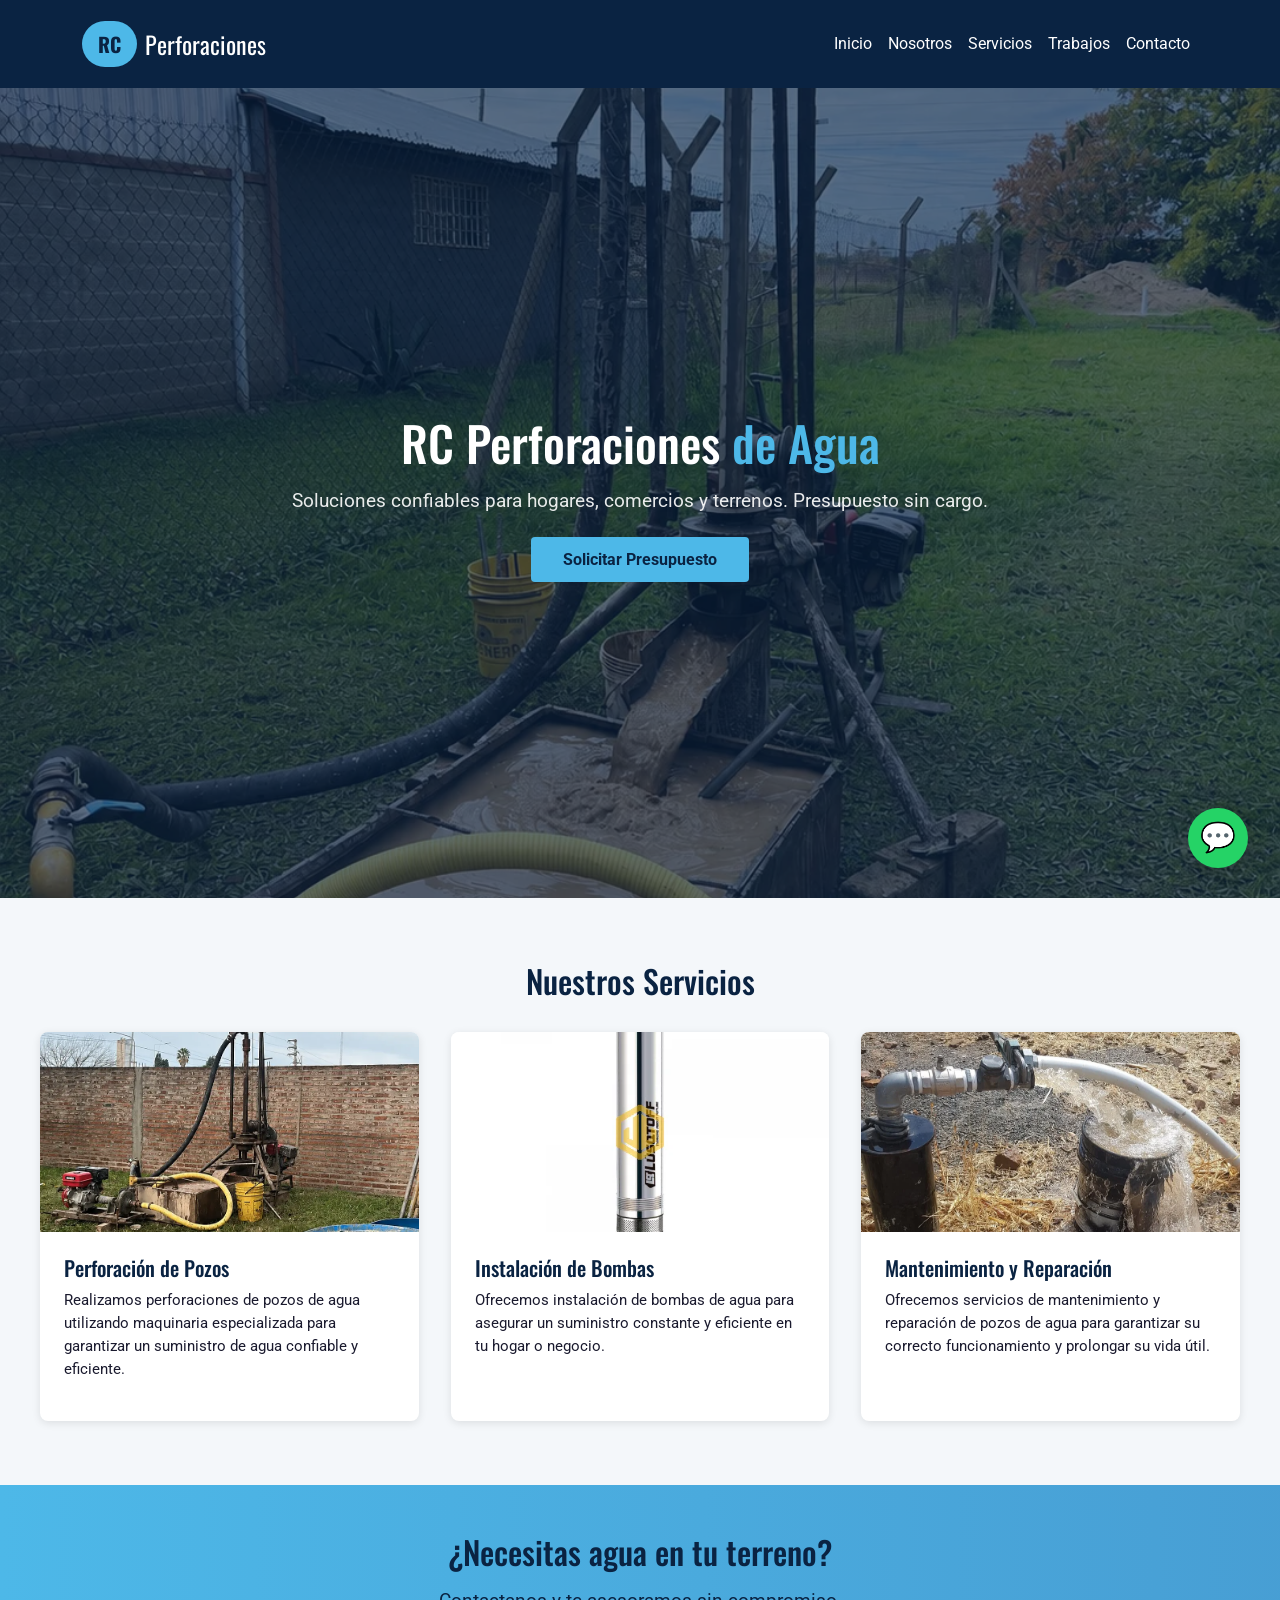
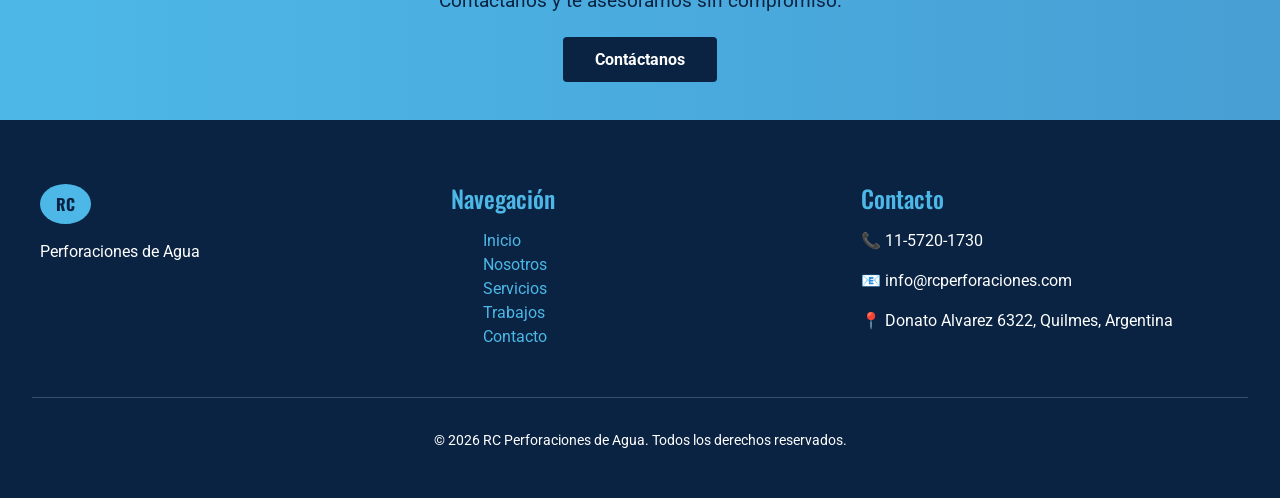
==== commit 66b99e72: "Agregar botón WhatsApp y mejora del texto en hero" ====
--- a/index.html
+++ b/index.html
@@ -74,9 +74,9 @@
         <div class="hero__contenido">
           <h1 class="hero__titulo">RC Perforaciones <span>de Agua</span></h1>
           <p class="hero__subtitulo">
-            Perforaciones y bombas de agua en Quilmes y alrededores
+            Soluciones confiables para hogares, comercios y terrenos. Presupuesto sin cargo.
           </p>
-          <a href="./pages/contacto.html" class="hero__btn">Contáctanos</a>
+          <a href="./pages/contacto.html" class="hero__btn">Solicitar Presupuesto</a>
         </div>
       </section>
       <section class="servicios">
@@ -85,7 +85,7 @@
           <div class="servicios__grilla">
             <article class="servicio-card">
               <img
-                src="./assets/img/maquin_de_perfo.png"
+                src="./assets/img/maquin_de_perfo.webp"
                 alt="perforación de pozos de agua"
               />
               <div class="servicio-card__cuerpo">
@@ -99,7 +99,7 @@
             </article>
             <article class="servicio-card">
               <img
-                src="./assets/img/Bomba_sumergiblede1hp.png"
+                src="./assets/img/Bomba_sumergiblede1hp.webp"
                 alt="instalación de bombas de agua"
               />
               <div class="servicio-card__cuerpo">
@@ -112,7 +112,7 @@
             </article>
             <article class="servicio-card">
               <img
-                src="./assets/img/pozo_terminado.jpg"
+                src="./assets/img/pozo_terminado.webp"
                 alt="mantenimiento y reparación de pozos de agua"
               />
               <div class="servicio-card__cuerpo">
@@ -165,6 +165,9 @@
         </p>
       </div>
     </footer>
+    <a href="https://wa.me/5491157201730" class="wsp-btn" target="_blank">
+    💬
+</a>
     <script
       src="https://cdn.jsdelivr.net/npm/bootstrap@5.3.8/dist/js/bootstrap.bundle.min.js"
       integrity="sha384-FKyoEForCGlyvwx9Hj09JcYn3nv7wiPVlz7YYwJrWVcXK/BmnVDxM+D2scQbITxI"
--- a/assets/css/styles.css
+++ b/assets/css/styles.css
@@ -26,6 +26,27 @@
   list-style: none;
 }
 
+.wsp-btn {
+  position: fixed;
+  bottom: 2rem;
+  right: 2rem;
+  color: #ffffff;
+  background-color: #25d366;
+  width: 60px;
+  height: 60px;
+  border-radius: 50%;
+  display: flex;
+  align-items: center;
+  justify-content: center;
+  font-size: 1.8rem;
+  box-shadow: 0 4px 20px rgba(0, 0, 0, 0.2);
+  z-index: 999;
+  transition: transform 0.3s ease;
+}
+.wsp-btn:hover {
+  transform: scale(1.1);
+}
+
 .trabajos__titulo, .servicios__titulo {
   text-align: center;
 }
@@ -126,7 +147,7 @@
   }
 }
 .hero {
-  background-image: url("../img/maquina_de_perforar.png");
+  background-image: url(../img/maquina_de_perforar.webp);
   background-size: cover;
   background-position: center;
   min-height: 90vh;
@@ -401,6 +422,7 @@
 .galeria__item {
   overflow: hidden;
   border-radius: 8px;
+  position: relative;
 }
 .galeria__item img {
   width: 100%;
@@ -410,6 +432,33 @@
 }
 .galeria__item:hover img {
   transform: scale(1.05);
+}
+.galeria__item::before {
+  content: "";
+  position: absolute;
+  inset: 0;
+  background-color: rgba(10, 35, 66, 0.7);
+  opacity: 0;
+  transition: opacity 0.3s ease;
+}
+.galeria__item:hover::before {
+  opacity: 1;
+}
+.galeria__item-texto {
+  position: absolute;
+  bottom: 1rem;
+  left: 0;
+  right: 0;
+  text-align: center;
+  color: #ffffff;
+  font-family: "oswald", sans-serif;
+  font-size: 1rem;
+  opacity: 0;
+  transition: opacity 0.3s ease;
+  z-index: 1;
+}
+.galeria__item:hover .galeria__item-texto {
+  opacity: 1;
 }
 
 .contacto {
